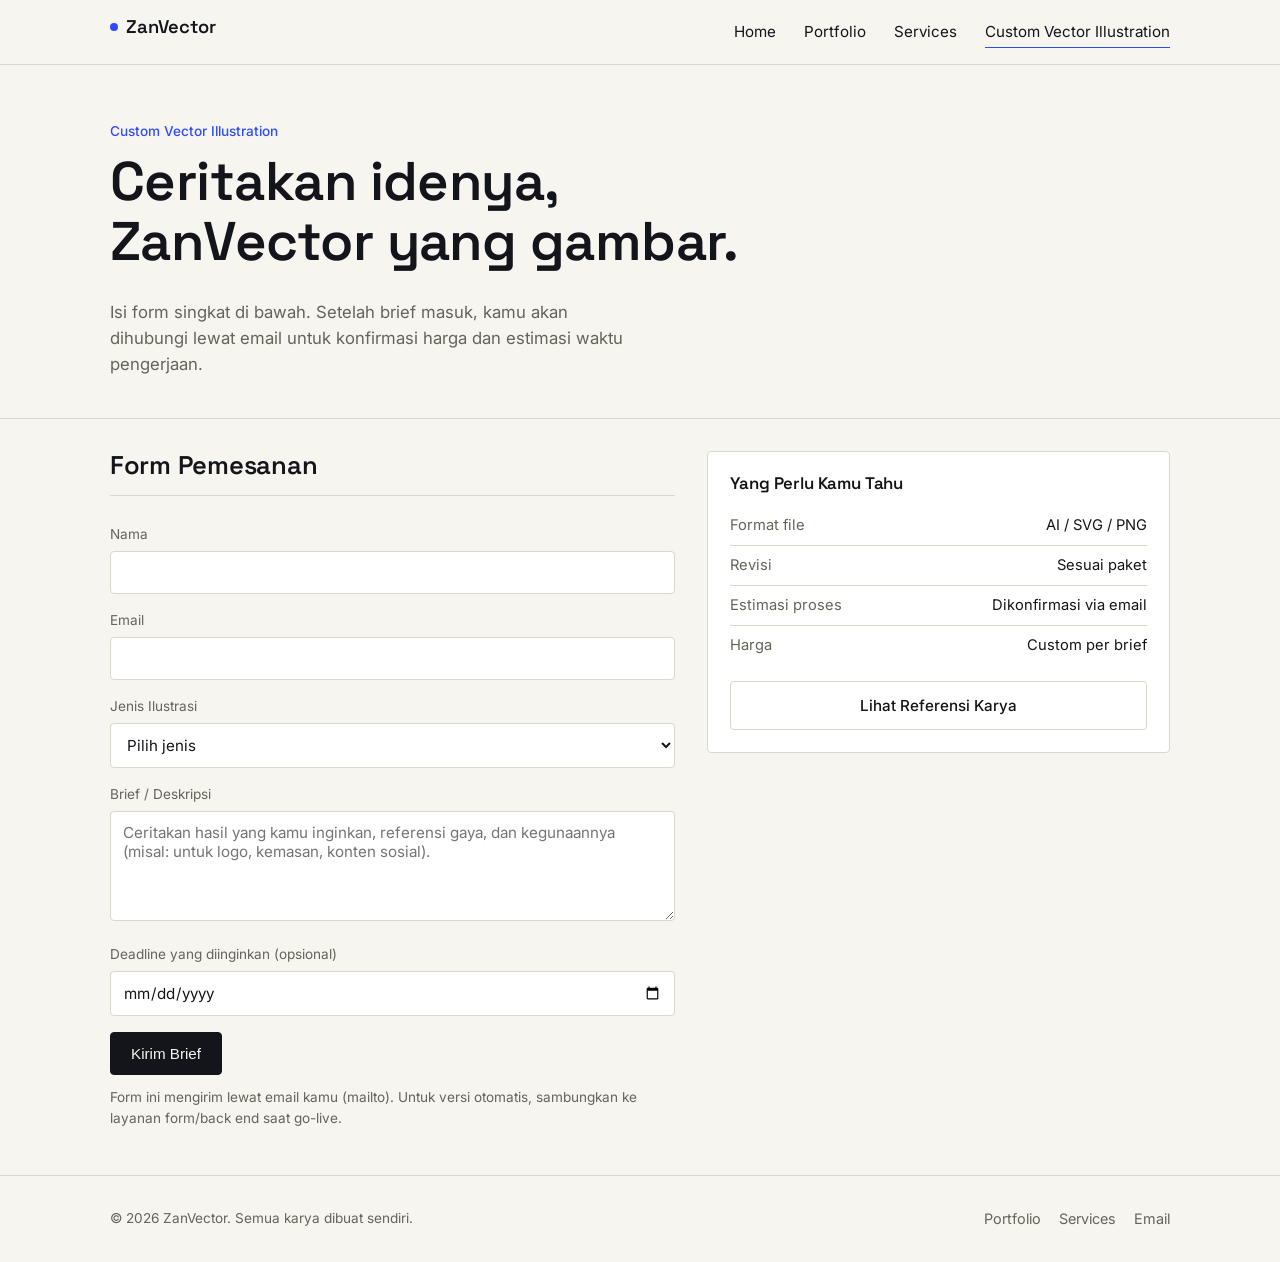
==== custom-vector-illustration/index.html @ 008598a1 "Update kode terbaru zanvector" ====
<!doctype html>
<html lang="id">
<head>
<meta charset="UTF-8">
<meta name="viewport" content="width=device-width, initial-scale=1">
<title>Custom Vector Illustration — ZanVector</title>
<meta name="description" content="Pesan ilustrasi vektor custom sesuai brief kamu. Proses jelas, revisi transparan, file akhir siap pakai untuk digital maupun cetak.">
<link rel="icon" href="data:,">
<link rel="preconnect" href="https://fonts.googleapis.com">
<link rel="preconnect" href="https://fonts.gstatic.com" crossorigin>
<link href="https://fonts.googleapis.com/css2?family=Space+Grotesk:wght@500;600;700&family=Inter:wght@400;500;600&display=swap" rel="stylesheet">
<link rel="stylesheet" href="/css/style.css">
<style>
  .order{ display:grid; gap:32px; grid-template-columns:1fr; }
  @media (min-width:860px){ .order{ grid-template-columns:1.1fr .9fr; } }
  .field{ margin-bottom:16px; }
  .field label{ display:block; font-size:.85rem; margin-bottom:6px; color:var(--muted); }
  .field input, .field select, .field textarea{
    width:100%; padding:11px 12px; border:1px solid var(--line); border-radius:var(--radius);
    font-family:inherit; font-size:.95rem; background:#fff; color:var(--ink);
  }
  .field textarea{ min-height:110px; resize:vertical; }
  .summary{
    border:1px solid var(--line); border-radius:var(--radius); padding:22px; background:#fff;
    align-self:start; position:sticky; top:88px;
  }
  .summary .row{ display:flex; justify-content:space-between; padding:8px 0; border-bottom:1px solid var(--line); font-size:.92rem; }
  .summary .row:last-of-type{ border-bottom:none; }
</style>
</head>
<body>

<header class="site-header">
  <div class="wrap">
    <a href="/" class="brand"><span class="dot"></span>ZanVector</a>
    <nav class="primary">
      <a href="/">Home</a>
      <a href="/portfolio/">Portfolio</a>
      <a href="/services/">Services</a>
      <a href="/custom-vector-illustration/" aria-current="page">Custom Vector Illustration</a>
    </nav>
    <button class="menu-btn" aria-label="Buka menu" aria-expanded="false">
      <svg viewBox="0 0 24 24" fill="none" stroke="currentColor" stroke-width="2"><path d="M3 6h18M3 12h18M3 18h18"/></svg>
    </button>
  </div>
  <nav class="mobile">
    <a href="/">Home</a>
    <a href="/portfolio/">Portfolio</a>
    <a href="/services/">Services</a>
    <a href="/custom-vector-illustration/">Custom Vector Illustration</a>
  </nav>
</header>

<main>
  <section class="hero" style="padding-bottom:24px">
    <div class="wrap">
      <div class="kicker">Custom Vector Illustration</div>
      <h1 style="max-width:18ch">Ceritakan idenya, ZanVector yang gambar.</h1>
      <p class="lead">Isi form singkat di bawah. Setelah brief masuk, kamu akan dihubungi lewat email untuk konfirmasi harga dan estimasi waktu pengerjaan.</p>
    </div>
  </section>

  <section class="tight">
    <div class="wrap order">

      <div>
        <div class="section-head"><h2>Form Pemesanan</h2></div>
        <form id="order-form">
          <div class="field">
            <label for="name">Nama</label>
            <input id="name" name="name" type="text" required>
          </div>
          <div class="field">
            <label for="email">Email</label>
            <input id="email" name="email" type="email" required>
          </div>
          <div class="field">
            <label for="type">Jenis Ilustrasi</label>
            <select id="type" name="type" required>
              <option value="">Pilih jenis</option>
              <option>Custom Vector Illustration</option>
              <option>Line Art</option>
              <option>Product Illustration</option>
            </select>
          </div>
          <div class="field">
            <label for="brief">Brief / Deskripsi</label>
            <textarea id="brief" name="brief" placeholder="Ceritakan hasil yang kamu inginkan, referensi gaya, dan kegunaannya (misal: untuk logo, kemasan, konten sosial)." required></textarea>
          </div>
          <div class="field">
            <label for="deadline">Deadline yang diinginkan (opsional)</label>
            <input id="deadline" name="deadline" type="date">
          </div>
          <button type="submit" class="btn primary">Kirim Brief</button>
          <p class="muted" id="form-note" style="margin-top:12px;font-size:.85rem;">Form ini mengirim lewat email kamu (mailto). Untuk versi otomatis, sambungkan ke layanan form/back end saat go-live.</p>
        </form>
      </div>

      <aside class="summary">
        <h3 style="margin-bottom:14px;font-size:1.05rem">Yang Perlu Kamu Tahu</h3>
        <div class="row"><span class="muted">Format file</span><span>AI / SVG / PNG</span></div>
        <div class="row"><span class="muted">Revisi</span><span>Sesuai paket</span></div>
        <div class="row"><span class="muted">Estimasi proses</span><span>Dikonfirmasi via email</span></div>
        <div class="row"><span class="muted">Harga</span><span>Custom per brief</span></div>
        <a href="/portfolio/" class="btn ghost" style="width:100%;justify-content:center;margin-top:16px">Lihat Referensi Karya</a>
      </aside>

    </div>
  </section>
</main>

<footer>
  <div class="wrap">
    <div class="copy">&copy; 2026 ZanVector. Semua karya dibuat sendiri.</div>
    <div class="links">
      <a href="/portfolio/">Portfolio</a>
      <a href="/services/">Services</a>
      <a href="mailto:hello@zanvector.com">Email</a>
    </div>
  </div>
</footer>

<script src="/js/main.js"></script>
<script>
  // Sederhana: buka email client berisi ringkasan brief.
  // Nanti tinggal ganti dengan fetch() ke endpoint/form service sungguhan.
  document.getElementById('order-form').addEventListener('submit', function (e) {
    e.preventDefault();
    var f = new FormData(e.target);
    var body = [
      'Nama: ' + f.get('name'),
      'Email: ' + f.get('email'),
      'Jenis: ' + f.get('type'),
      'Deadline: ' + (f.get('deadline') || '-'),
      '',
      'Brief:',
      f.get('brief')
    ].join('\n');
    window.location.href = 'mailto:hello@zanvector.com?subject=' +
      encodeURIComponent('Brief Ilustrasi — ' + f.get('name')) +
      '&body=' + encodeURIComponent(body);
  });
</script>
</body>
</html>
---- css/style.css ----
/* ZanVector — shared styles
   Design: blueprint precision meets warm paper.
   Type: Space Grotesk (headlines, geometric/technical) + Inter (body).
*/

:root{
  --paper:      #F6F5F0;
  --paper-dim:  #EFEDE5;
  --ink:        #14151A;
  --muted:      #666359;
  --accent:     #2F4BFF;
  --accent-soft:#E7EAFF;
  --line:       #DAD7CB;
  --radius:     4px;
  --max:        1100px;
  --gap:        24px;
}

*{ box-sizing:border-box; }
html{ scroll-behavior:smooth; }

body{
  margin:0;
  background:var(--paper);
  color:var(--ink);
  font-family:'Inter', system-ui, -apple-system, sans-serif;
  font-size:16px;
  line-height:1.55;
  -webkit-font-smoothing:antialiased;
}

h1,h2,h3,.brand{
  font-family:'Space Grotesk', 'Inter', sans-serif;
  font-weight:600;
  line-height:1.1;
  margin:0 0 .5em;
  letter-spacing:-0.01em;
}

p{ margin:0 0 1em; max-width:62ch; color:var(--ink); }
.muted{ color:var(--muted); }

a{ color:inherit; }

img,svg{ max-width:100%; display:block; }

.wrap{
  max-width:var(--max);
  margin:0 auto;
  padding:0 20px;
}

/* ---------- Header ---------- */
.site-header{
  border-bottom:1px solid var(--line);
  position:sticky; top:0; z-index:10;
  background:rgba(246,245,240,.92);
  backdrop-filter:blur(6px);
}
.site-header .wrap{
  display:flex; align-items:center; justify-content:space-between;
  height:64px;
}
.brand{
  font-size:1.15rem;
  text-decoration:none;
  display:flex; align-items:center; gap:8px;
}
.brand .dot{
  width:8px; height:8px; border-radius:50%;
  background:var(--accent); flex:none;
}
nav.primary{ display:none; gap:28px; }
nav.primary a{
  text-decoration:none;
  font-size:.95rem;
  color:var(--ink);
  padding:4px 0;
  border-bottom:1px solid transparent;
}
nav.primary a:hover,
nav.primary a[aria-current="page"]{ border-bottom-color:var(--accent); }

.menu-btn{
  display:inline-flex; align-items:center; justify-content:center;
  width:40px; height:40px;
  background:none; border:1px solid var(--line); border-radius:var(--radius);
  cursor:pointer;
}
.menu-btn svg{ width:18px; height:18px; }

nav.mobile{
  display:none;
  flex-direction:column;
  border-bottom:1px solid var(--line);
  background:var(--paper);
}
nav.mobile.open{ display:flex; }
nav.mobile a{
  padding:14px 20px;
  text-decoration:none;
  color:var(--ink);
  border-top:1px solid var(--line);
  font-size:.95rem;
}

@media (min-width:760px){
  nav.primary{ display:flex; }
  .menu-btn{ display:none; }
}

/* ---------- Buttons ---------- */
.btn{
  display:inline-flex; align-items:center; gap:8px;
  padding:12px 20px;
  border-radius:var(--radius);
  text-decoration:none;
  font-size:.95rem;
  font-weight:500;
  border:1px solid var(--ink);
  cursor:pointer;
  background:none;
  color:var(--ink);
}
.btn.primary{ background:var(--ink); color:var(--paper); border-color:var(--ink); }
.btn.primary:hover{ background:var(--accent); border-color:var(--accent); }
.btn.ghost{ border-color:var(--line); }
.btn.ghost:hover{ border-color:var(--ink); }

/* ---------- Hero ---------- */
.hero{
  padding:56px 0 40px;
  border-bottom:1px solid var(--line);
}
.hero .kicker{
  font-size:.85rem;
  color:var(--accent);
  margin-bottom:10px;
  font-weight:500;
}
.hero h1{
  font-size:clamp(2rem, 6vw, 3.4rem);
  max-width:14ch;
}
.hero p.lead{
  font-size:1.05rem;
  color:var(--muted);
  max-width:48ch;
}
.hero-actions{ display:flex; gap:12px; flex-wrap:wrap; margin-top:22px; }
.hero-art{ margin-top:36px; }

/* ---------- Sections ---------- */
section{ padding:48px 0; }
section.tight{ padding:32px 0; }
.section-head{
  display:flex; align-items:flex-end; justify-content:space-between;
  gap:16px; margin-bottom:28px; flex-wrap:wrap;
  border-bottom:1px solid var(--line);
  padding-bottom:16px;
}
.section-head h2{ font-size:1.6rem; margin:0; }
.section-head .count{ color:var(--muted); font-size:.9rem; }

/* ---------- Portfolio grid ---------- */
.grid{
  display:grid;
  grid-template-columns:1fr;
  gap:var(--gap);
}
@media (min-width:640px){
  .grid{ grid-template-columns:repeat(2,1fr); }
}
@media (min-width:960px){
  .grid{ grid-template-columns:repeat(3,1fr); }
}

.card{
  border:1px solid var(--line);
  border-radius:var(--radius);
  overflow:hidden;
  background:#fff;
  text-decoration:none;
  color:var(--ink);
  display:block;
}
.card .frame{
  aspect-ratio:4/3;
  background:var(--paper-dim);
  display:flex; align-items:center; justify-content:center;
  padding:20%;
}
.card .frame svg{ width:100%; height:100%; }
.card .meta{ padding:14px 16px 18px; }
.card .meta .tag{
  font-size:.75rem; color:var(--accent); font-weight:500; margin-bottom:4px;
  display:block;
}
.card .meta h3{ font-size:1rem; margin:0; }

/* ---------- Services list ---------- */
.service-row{
  display:grid;
  grid-template-columns:1fr;
  gap:10px;
  padding:28px 0;
  border-bottom:1px solid var(--line);
}
@media (min-width:760px){
  .service-row{ grid-template-columns:220px 1fr auto; align-items:start; gap:24px; }
}
.service-row .num{ color:var(--accent); font-family:'Space Grotesk',sans-serif; font-size:.9rem; }
.service-row h3{ font-size:1.3rem; }
.service-row .desc{ max-width:56ch; }
.service-row .price{ color:var(--muted); font-size:.9rem; white-space:nowrap; }

/* ---------- Process steps ---------- */
.steps{ display:grid; gap:var(--gap); grid-template-columns:1fr; }
@media (min-width:760px){ .steps{ grid-template-columns:repeat(4,1fr); } }
.step .num{
  font-family:'Space Grotesk',sans-serif;
  color:var(--accent); font-size:.85rem; margin-bottom:8px;
}
.step h3{ font-size:1rem; margin-bottom:6px; }
.step p{ font-size:.92rem; color:var(--muted); }

/* ---------- CTA band ---------- */
.cta-band{
  border-top:1px solid var(--line);
  border-bottom:1px solid var(--line);
  background:var(--accent-soft);
}
.cta-band .wrap{
  padding:44px 20px;
  display:flex; flex-direction:column; gap:16px; align-items:flex-start;
}
@media (min-width:760px){
  .cta-band .wrap{ flex-direction:row; align-items:center; justify-content:space-between; }
}
.cta-band h2{ font-size:1.5rem; margin:0; }

/* ---------- Footer ---------- */
footer{ border-top:1px solid var(--line); padding:32px 0; }
footer .wrap{
  display:flex; flex-direction:column; gap:14px;
}
@media (min-width:640px){
  footer .wrap{ flex-direction:row; justify-content:space-between; align-items:center; }
}
footer .links{ display:flex; gap:18px; }
footer a{ text-decoration:none; font-size:.9rem; color:var(--muted); }
footer a:hover{ color:var(--ink); }
footer .copy{ font-size:.85rem; color:var(--muted); }

/* ---------- Utility ---------- */
.blueprint-bg{
  background-image:
    linear-gradient(var(--line) 1px, transparent 1px),
    linear-gradient(90deg, var(--line) 1px, transparent 1px);
  background-size:28px 28px;
  background-position:center;
  opacity:.5;
}
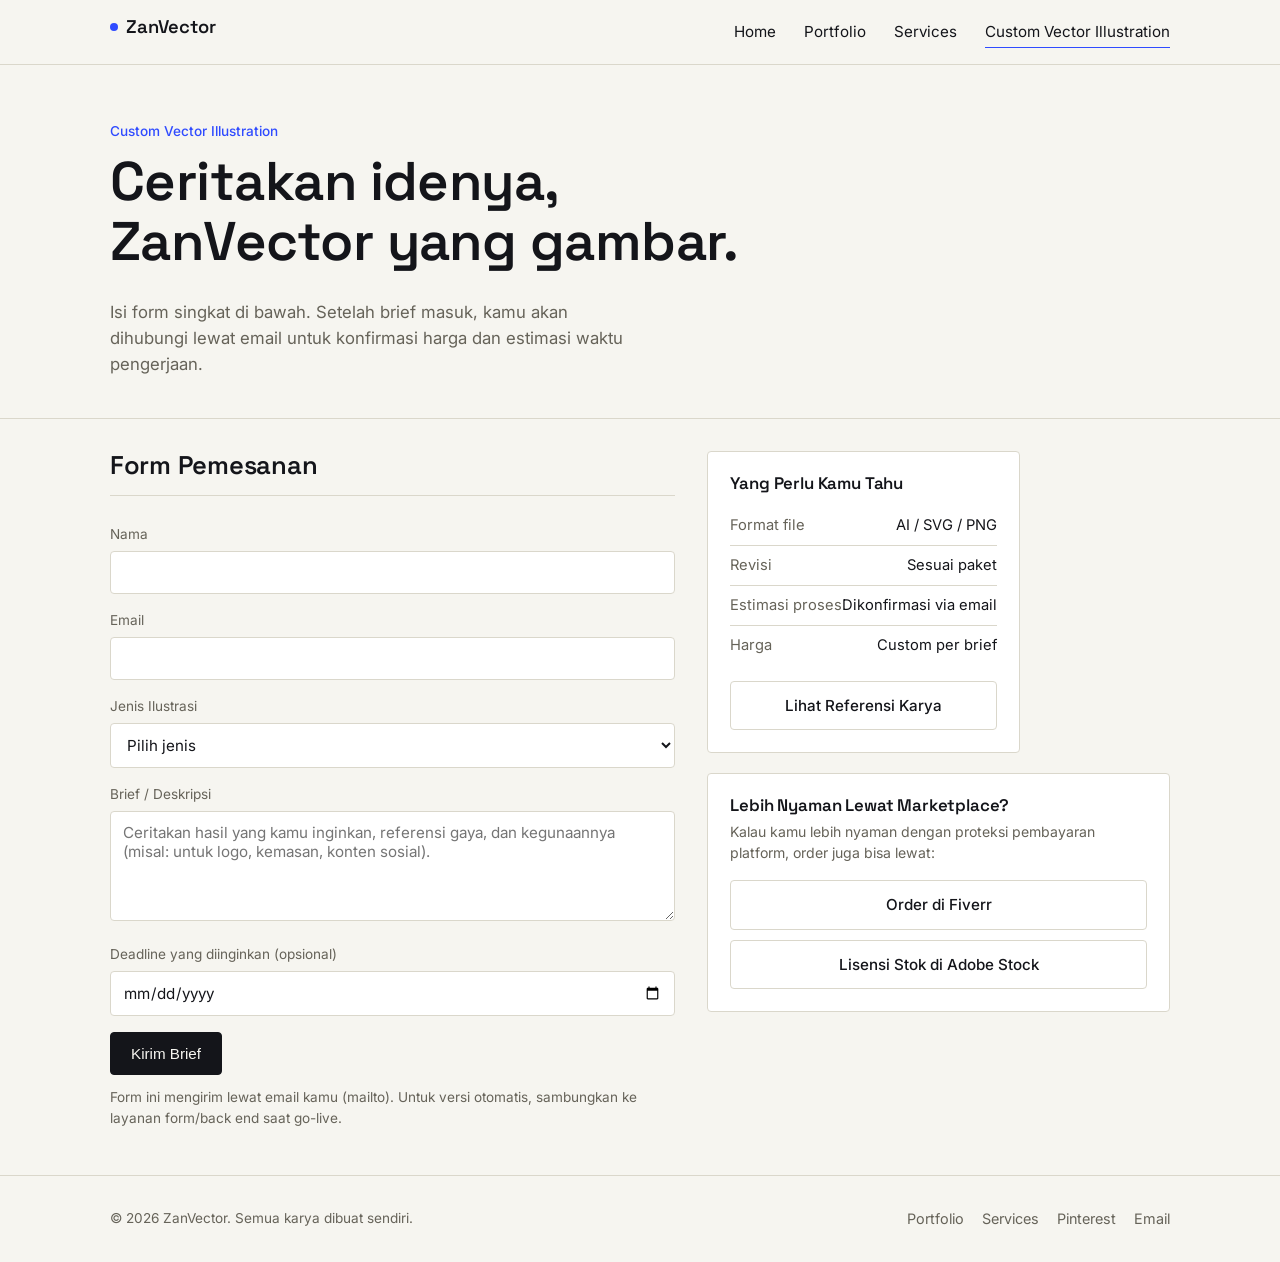
==== commit 1bdf381c: "feat: pembaruan dan penyesuaian lanjutan website zanvector" ====
--- a/custom-vector-illustration/index.html
+++ b/custom-vector-illustration/index.html
@@ -5,11 +5,16 @@
 <meta name="viewport" content="width=device-width, initial-scale=1">
 <title>Custom Vector Illustration — ZanVector</title>
 <meta name="description" content="Pesan ilustrasi vektor custom sesuai brief kamu. Proses jelas, revisi transparan, file akhir siap pakai untuk digital maupun cetak.">
+<link rel="canonical" href="https://dezanhamdani.github.io/zanvector/custom-vector-illustration/">
+<meta property="og:type" content="website">
+<meta property="og:title" content="Custom Vector Illustration — ZanVector">
+<meta property="og:description" content="Pesan ilustrasi vektor custom sesuai brief kamu. Proses jelas, revisi transparan.">
+<meta property="og:url" content="https://dezanhamdani.github.io/zanvector/custom-vector-illustration/">
 <link rel="icon" href="data:,">
 <link rel="preconnect" href="https://fonts.googleapis.com">
 <link rel="preconnect" href="https://fonts.gstatic.com" crossorigin>
 <link href="https://fonts.googleapis.com/css2?family=Space+Grotesk:wght@500;600;700&family=Inter:wght@400;500;600&display=swap" rel="stylesheet">
-<link rel="stylesheet" href="/css/style.css">
+<link rel="stylesheet" href="../css/style.css">
 <style>
   .order{ display:grid; gap:32px; grid-template-columns:1fr; }
   @media (min-width:860px){ .order{ grid-template-columns:1.1fr .9fr; } }
@@ -32,22 +37,22 @@
 
 <header class="site-header">
   <div class="wrap">
-    <a href="/" class="brand"><span class="dot"></span>ZanVector</a>
+    <a href="../" class="brand"><span class="dot"></span>ZanVector</a>
     <nav class="primary">
-      <a href="/">Home</a>
-      <a href="/portfolio/">Portfolio</a>
-      <a href="/services/">Services</a>
-      <a href="/custom-vector-illustration/" aria-current="page">Custom Vector Illustration</a>
+      <a href="../">Home</a>
+      <a href="../portfolio/">Portfolio</a>
+      <a href="../services/">Services</a>
+      <a href="../custom-vector-illustration/" aria-current="page">Custom Vector Illustration</a>
     </nav>
     <button class="menu-btn" aria-label="Buka menu" aria-expanded="false">
       <svg viewBox="0 0 24 24" fill="none" stroke="currentColor" stroke-width="2"><path d="M3 6h18M3 12h18M3 18h18"/></svg>
     </button>
   </div>
   <nav class="mobile">
-    <a href="/">Home</a>
-    <a href="/portfolio/">Portfolio</a>
-    <a href="/services/">Services</a>
-    <a href="/custom-vector-illustration/">Custom Vector Illustration</a>
+    <a href="../">Home</a>
+    <a href="../portfolio/">Portfolio</a>
+    <a href="../services/">Services</a>
+    <a href="../custom-vector-illustration/">Custom Vector Illustration</a>
   </nav>
 </header>
 
@@ -96,14 +101,23 @@
         </form>
       </div>
 
-      <aside class="summary">
-        <h3 style="margin-bottom:14px;font-size:1.05rem">Yang Perlu Kamu Tahu</h3>
-        <div class="row"><span class="muted">Format file</span><span>AI / SVG / PNG</span></div>
-        <div class="row"><span class="muted">Revisi</span><span>Sesuai paket</span></div>
-        <div class="row"><span class="muted">Estimasi proses</span><span>Dikonfirmasi via email</span></div>
-        <div class="row"><span class="muted">Harga</span><span>Custom per brief</span></div>
-        <a href="/portfolio/" class="btn ghost" style="width:100%;justify-content:center;margin-top:16px">Lihat Referensi Karya</a>
-      </aside>
+      <div style="display:flex;flex-direction:column;gap:20px">
+        <aside class="summary">
+          <h3 style="margin-bottom:14px;font-size:1.05rem">Yang Perlu Kamu Tahu</h3>
+          <div class="row"><span class="muted">Format file</span><span>AI / SVG / PNG</span></div>
+          <div class="row"><span class="muted">Revisi</span><span>Sesuai paket</span></div>
+          <div class="row"><span class="muted">Estimasi proses</span><span>Dikonfirmasi via email</span></div>
+          <div class="row"><span class="muted">Harga</span><span>Custom per brief</span></div>
+          <a href="../portfolio/" class="btn ghost" style="width:100%;justify-content:center;margin-top:16px">Lihat Referensi Karya</a>
+        </aside>
+
+        <aside class="summary">
+          <h3 style="margin-bottom:6px;font-size:1.05rem">Lebih Nyaman Lewat Marketplace?</h3>
+          <p class="muted" style="font-size:.88rem;margin-bottom:16px">Kalau kamu lebih nyaman dengan proteksi pembayaran platform, order juga bisa lewat:</p>
+          <a href="https://www.fiverr.com/dezangamdani_" target="_blank" rel="noopener" class="btn ghost" style="width:100%;justify-content:center;margin-bottom:10px">Order di Fiverr</a>
+          <a href="https://stock.adobe.com/id/contributor/212397087/Dezan" target="_blank" rel="noopener" class="btn ghost" style="width:100%;justify-content:center">Lisensi Stok di Adobe Stock</a>
+        </aside>
+      </div>
 
     </div>
   </section>
@@ -113,14 +127,15 @@
   <div class="wrap">
     <div class="copy">&copy; 2026 ZanVector. Semua karya dibuat sendiri.</div>
     <div class="links">
-      <a href="/portfolio/">Portfolio</a>
-      <a href="/services/">Services</a>
+      <a href="../portfolio/">Portfolio</a>
+      <a href="../services/">Services</a>
+      <a href="https://id.pinterest.com/ZanDesignz/" target="_blank" rel="noopener">Pinterest</a>
       <a href="mailto:hello@zanvector.com">Email</a>
     </div>
   </div>
 </footer>
 
-<script src="/js/main.js"></script>
+<script src="../js/main.js"></script>
 <script>
   // Sederhana: buka email client berisi ringkasan brief.
   // Nanti tinggal ganti dengan fetch() ke endpoint/form service sungguhan.
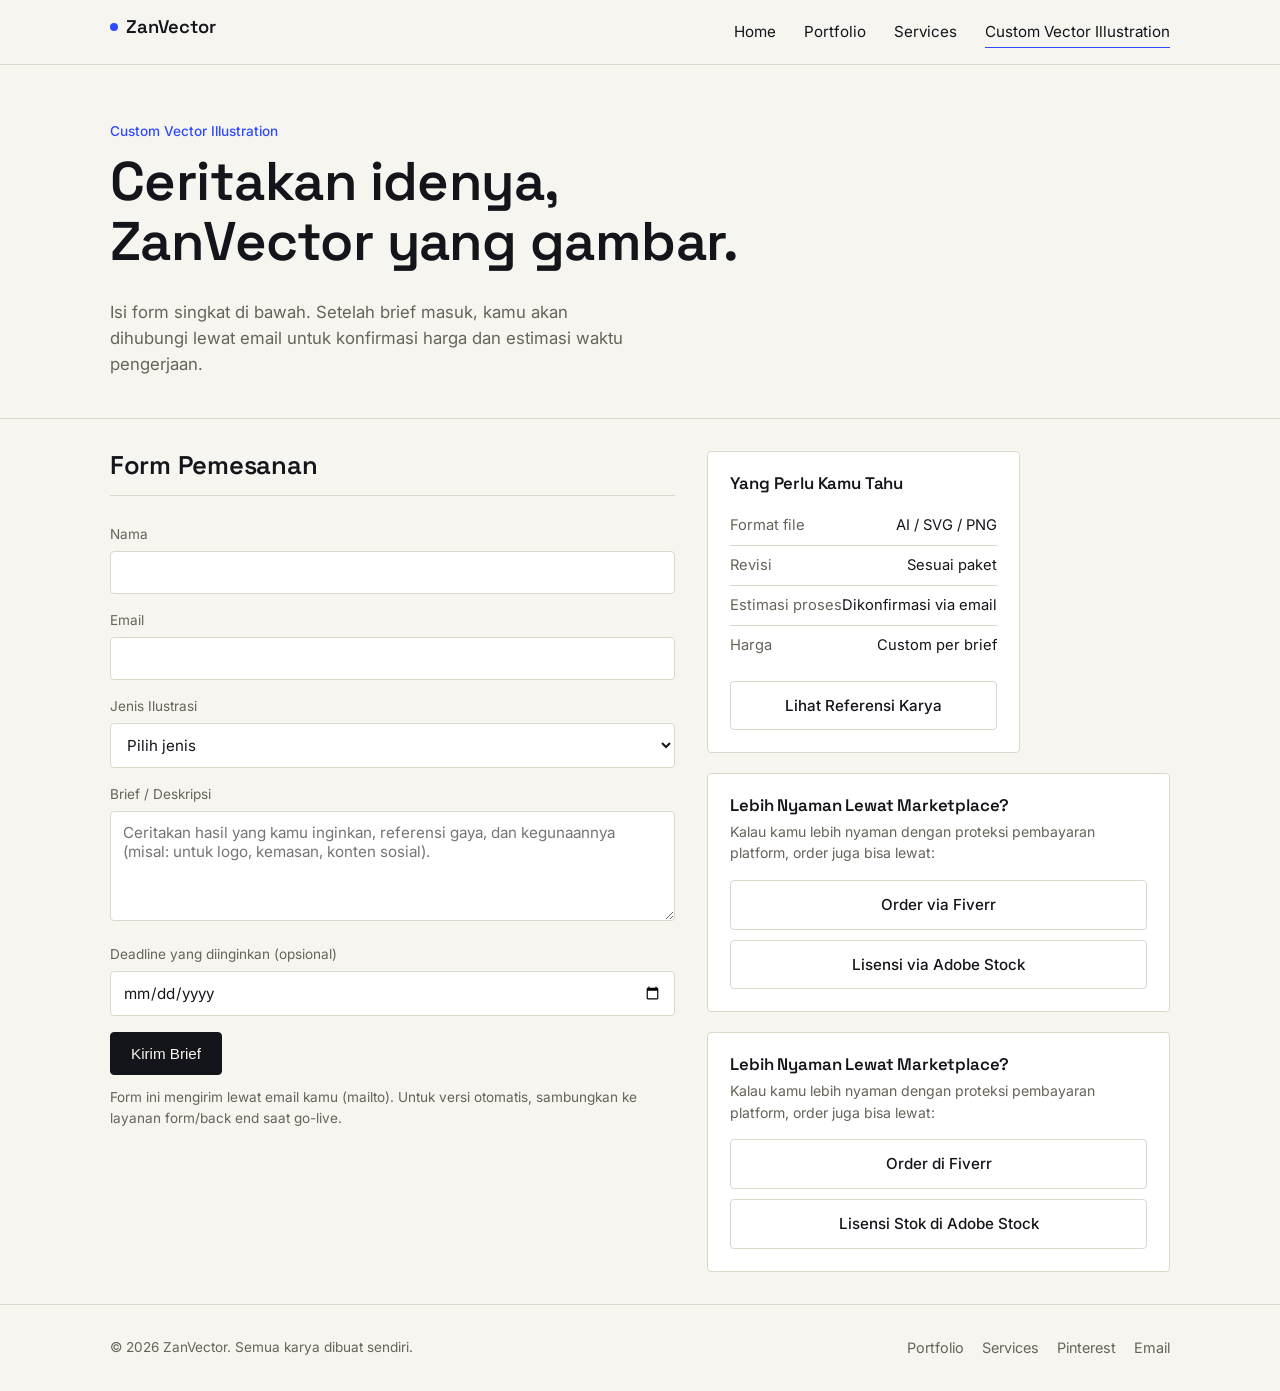
==== commit c70080bd: "fix: pembaruan file terbaru zanvector" ====
--- a/custom-vector-illustration/index.html
+++ b/custom-vector-illustration/index.html
@@ -114,6 +114,13 @@
         <aside class="summary">
           <h3 style="margin-bottom:6px;font-size:1.05rem">Lebih Nyaman Lewat Marketplace?</h3>
           <p class="muted" style="font-size:.88rem;margin-bottom:16px">Kalau kamu lebih nyaman dengan proteksi pembayaran platform, order juga bisa lewat:</p>
+          <a href="https://www.fiverr.com/sellers/dezangamdani_" target="_blank" rel="noopener" class="btn ghost" style="width:100%;justify-content:center;margin-bottom:10px">Order via Fiverr</a>
+          <a href="https://stock.adobe.com/id/contributor/212397087/Dezan" target="_blank" rel="noopener" class="btn ghost" style="width:100%;justify-content:center">Lisensi via Adobe Stock</a>
+        </aside>
+
+        <aside class="summary">
+          <h3 style="margin-bottom:6px;font-size:1.05rem">Lebih Nyaman Lewat Marketplace?</h3>
+          <p class="muted" style="font-size:.88rem;margin-bottom:16px">Kalau kamu lebih nyaman dengan proteksi pembayaran platform, order juga bisa lewat:</p>
           <a href="https://www.fiverr.com/dezangamdani_" target="_blank" rel="noopener" class="btn ghost" style="width:100%;justify-content:center;margin-bottom:10px">Order di Fiverr</a>
           <a href="https://stock.adobe.com/id/contributor/212397087/Dezan" target="_blank" rel="noopener" class="btn ghost" style="width:100%;justify-content:center">Lisensi Stok di Adobe Stock</a>
         </aside>
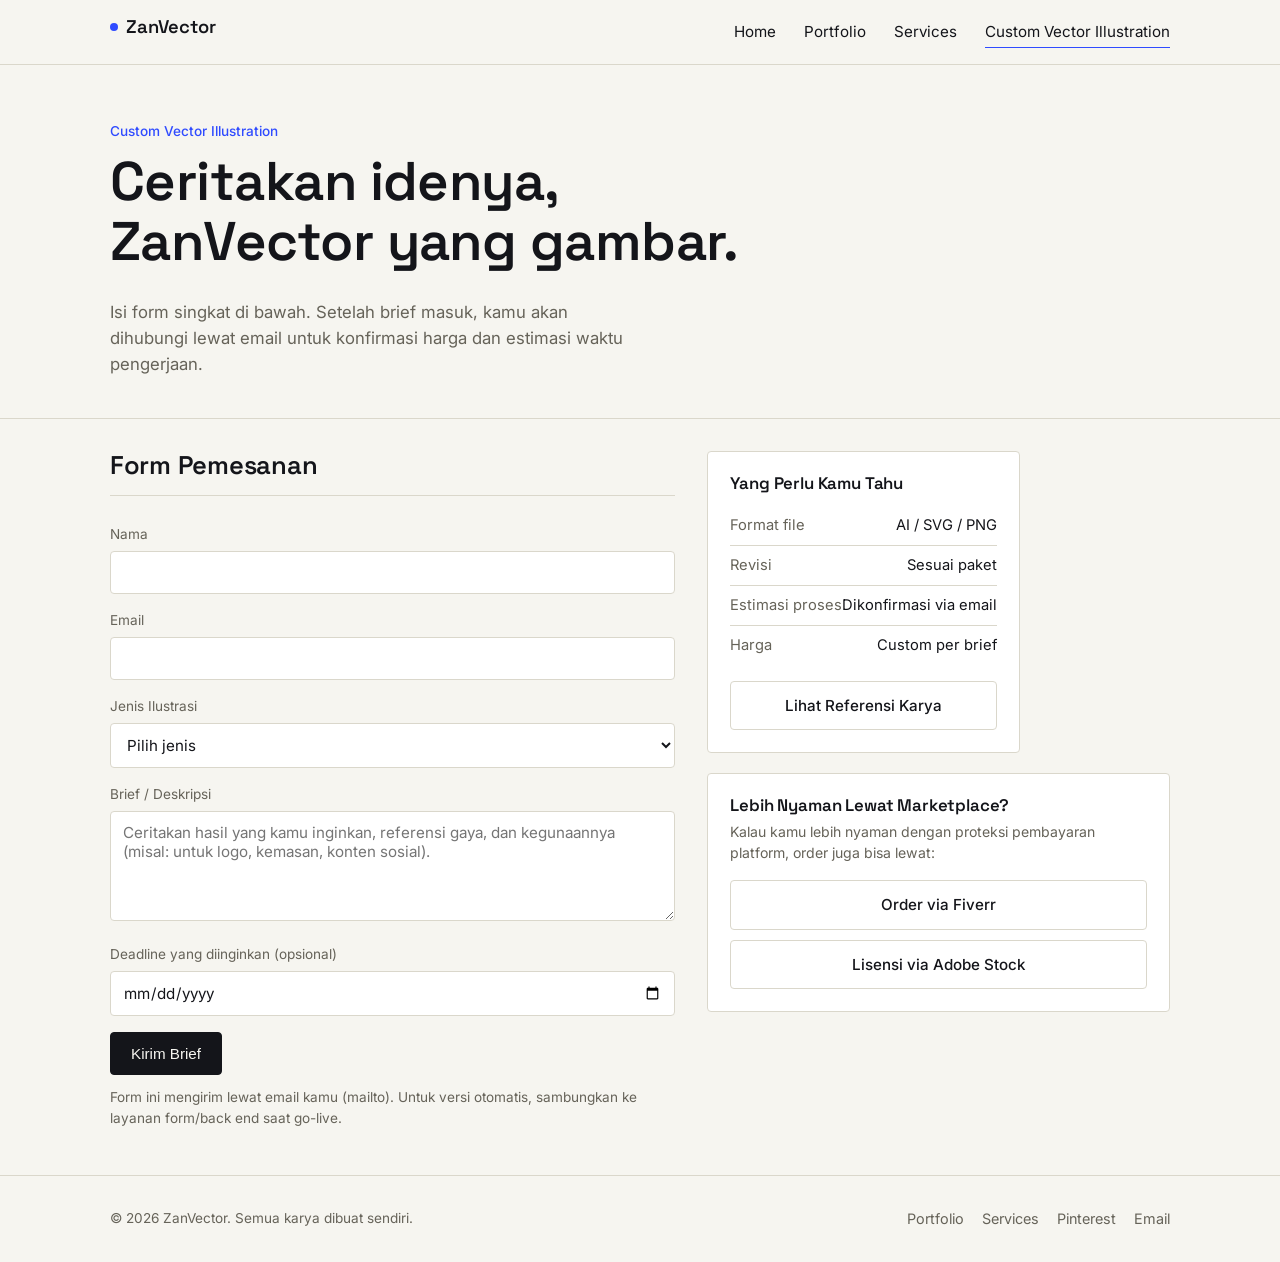
==== commit caa275b2: "fix: hapus duplikat marketplace card" ====
--- a/custom-vector-illustration/index.html
+++ b/custom-vector-illustration/index.html
@@ -117,13 +117,6 @@
           <a href="https://www.fiverr.com/sellers/dezangamdani_" target="_blank" rel="noopener" class="btn ghost" style="width:100%;justify-content:center;margin-bottom:10px">Order via Fiverr</a>
           <a href="https://stock.adobe.com/id/contributor/212397087/Dezan" target="_blank" rel="noopener" class="btn ghost" style="width:100%;justify-content:center">Lisensi via Adobe Stock</a>
         </aside>
-
-        <aside class="summary">
-          <h3 style="margin-bottom:6px;font-size:1.05rem">Lebih Nyaman Lewat Marketplace?</h3>
-          <p class="muted" style="font-size:.88rem;margin-bottom:16px">Kalau kamu lebih nyaman dengan proteksi pembayaran platform, order juga bisa lewat:</p>
-          <a href="https://www.fiverr.com/dezangamdani_" target="_blank" rel="noopener" class="btn ghost" style="width:100%;justify-content:center;margin-bottom:10px">Order di Fiverr</a>
-          <a href="https://stock.adobe.com/id/contributor/212397087/Dezan" target="_blank" rel="noopener" class="btn ghost" style="width:100%;justify-content:center">Lisensi Stok di Adobe Stock</a>
-        </aside>
       </div>
 
     </div>
